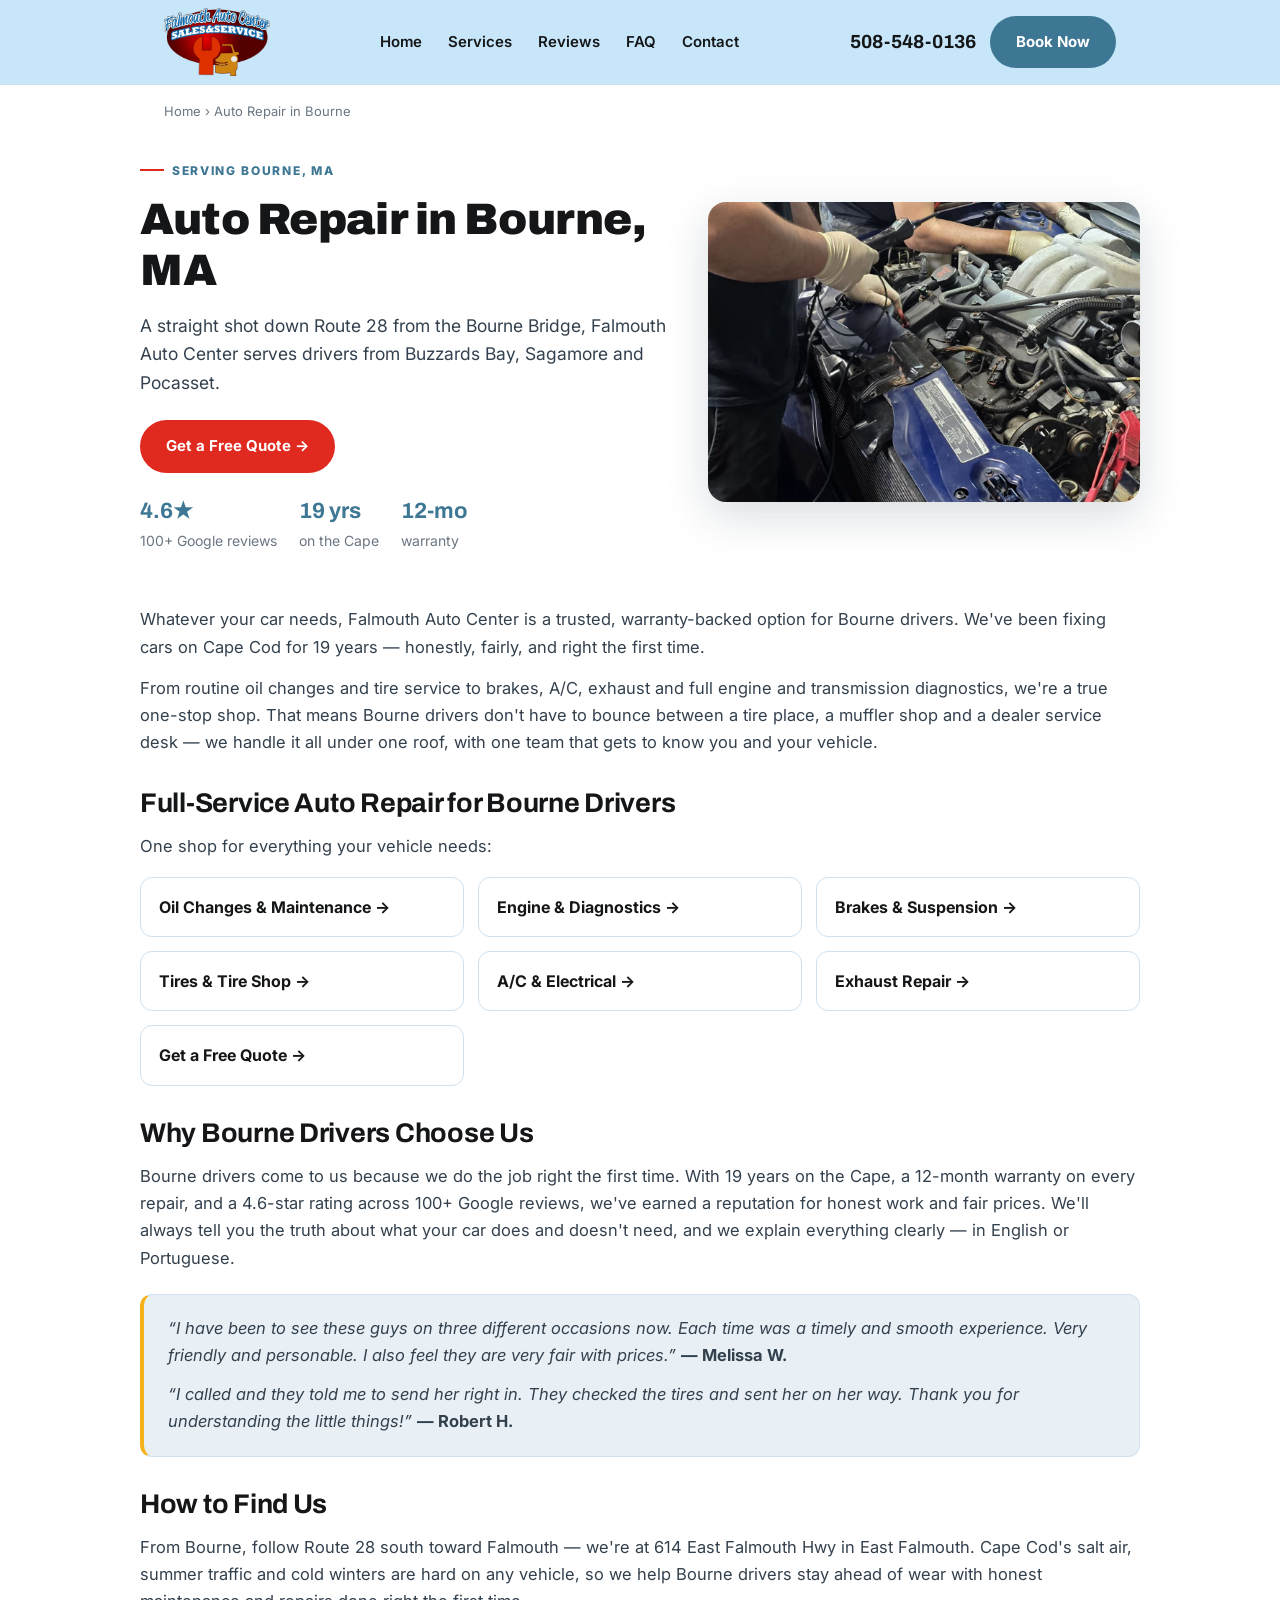
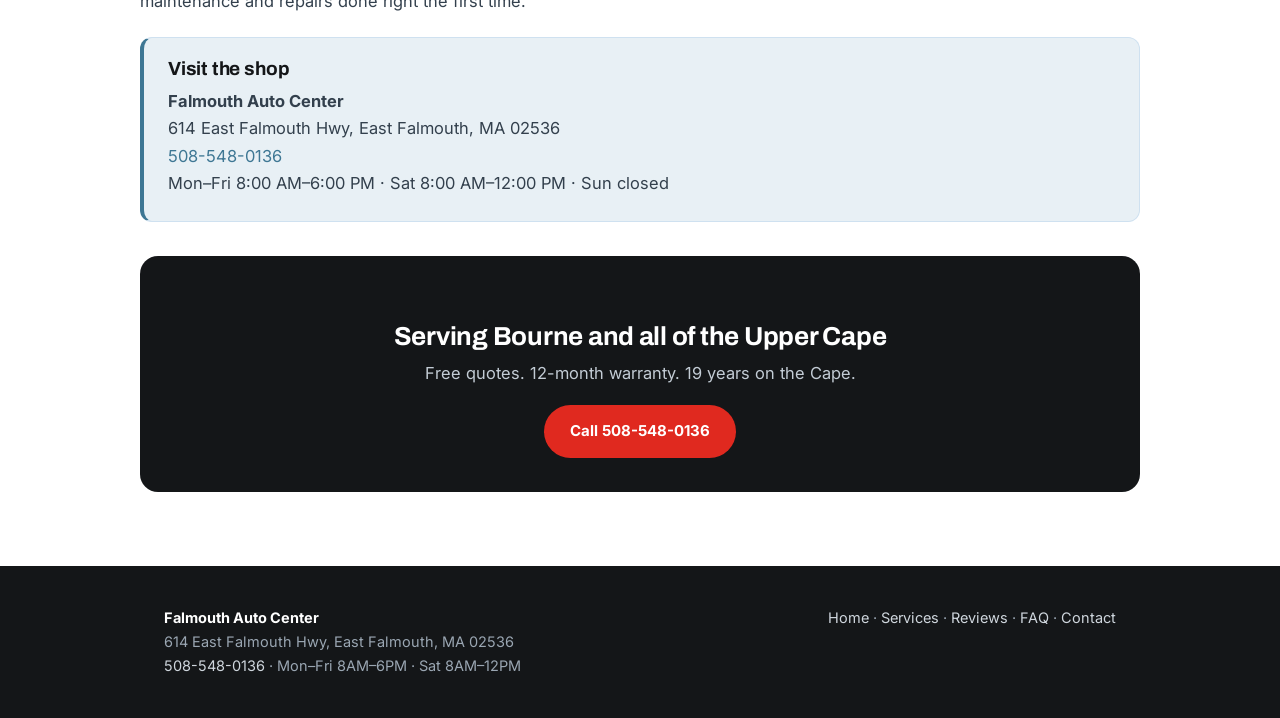
==== auto-repair-bourne-ma.html @ c0f3a659 "feat: site completo — 6 paginas de servico + 4 de cidade + FAQ + schema/sameAs + menu mobile + redes" ====
<!DOCTYPE html>
<html lang="en">
<head>
<meta charset="UTF-8">
<meta name="viewport" content="width=device-width, initial-scale=1.0">
<title>Auto Repair in Bourne, MA | Falmouth Auto Center</title>
<meta name="description" content="Trusted auto repair in Bourne, MA. Brakes, tires, oil changes, engine diagnostics and more at Falmouth Auto Center. 19 years on the Cape, 4.6 stars, 12-month warranty. Call 508-548-0136.">
<link rel="canonical" href="https://falmouthautocenter.com/auto-repair-bourne-ma">
<link rel="icon" type="image/png" href="/images/logo-old.png">
<meta name="robots" content="index, follow">
<meta property="og:type" content="website">
<meta property="og:title" content="Auto Repair in Bourne, MA | Falmouth Auto Center">
<meta property="og:description" content="Trusted auto repair in Bourne, MA. Brakes, tires, oil changes, engine diagnostics and more at Falmouth Auto Center. 19 years on the Cape, 4.6 stars, 12-month warranty. Call 508-548-0136.">
<meta property="og:image" content="https://falmouthautocenter.com/images/shop-1.jpg">
<meta property="og:url" content="https://falmouthautocenter.com/auto-repair-bourne-ma">
<link rel="preconnect" href="https://fonts.googleapis.com">
<link rel="preconnect" href="https://fonts.gstatic.com" crossorigin>
<link href="https://fonts.googleapis.com/css2?family=Inter:wght@400;500;600;700&family=Archivo:wght@600;700;800;900&display=swap" rel="stylesheet">
<script type="application/ld+json">
{"@context": "https://schema.org","@type": "AutoRepair","@id": "https://falmouthautocenter.com/#business","name": "Falmouth Auto Center","url": "https://falmouthautocenter.com/auto-repair-bourne-ma","telephone": "+1-508-548-0136","priceRange": "$$","address": {"@type": "PostalAddress","streetAddress": "614 East Falmouth Hwy","addressLocality": "East Falmouth","addressRegion": "MA","postalCode": "02536","addressCountry": "US"},"geo": {"@type": "GeoCoordinates","latitude": 41.5762,"longitude": -70.5378},"areaServed": {"@type": "City","name": "Bourne"},"aggregateRating": {"@type": "AggregateRating","ratingValue": "4.6","reviewCount": "100","bestRating": "5","worstRating": "1"}}
</script>
<script type="application/ld+json">
{"@context": "https://schema.org","@type": "BreadcrumbList","itemListElement": [{"@type": "ListItem","position": 1,"name": "Home","item": "https://falmouthautocenter.com/"},{"@type": "ListItem","position": 2,"name": "Service Areas","item": "https://falmouthautocenter.com/"},{"@type": "ListItem","position": 3,"name": "Auto Repair in Bourne","item": "https://falmouthautocenter.com/auto-repair-bourne-ma"}]}
</script>
<style>
  :root{--steel:#3e7794;--steel-d:#2f6079;--steel-soft:#e8f0f5;--ink:#141618;--red:#e0291f;--red-d:#b81f17;--txt:#33404d;--mut:#6a7682;--line:#cfe1f0;--bg:#c8e6fa;--gold:#f6b21b;--r:18px}
  *{box-sizing:border-box;margin:0;padding:0}
  html{scroll-behavior:smooth}
  body{font-family:'Inter',-apple-system,Segoe UI,Roboto,Arial,sans-serif;color:var(--txt);line-height:1.65;background:#fff}
  h1,h2,h3{font-family:'Archivo','Inter',sans-serif;color:var(--ink);line-height:1.15;letter-spacing:-.01em}
  a{color:var(--steel);text-decoration:none}a:hover{color:var(--steel-d)}
  img{max-width:100%;display:block}
  .wrap{max-width:1000px;margin:0 auto;padding:0 24px}
  .btn{display:inline-flex;align-items:center;gap:9px;font-weight:700;font-size:15px;padding:14px 26px;border-radius:50px;border:none;cursor:pointer;transition:.2s}
  .btn-red{background:var(--red);color:#fff}.btn-red:hover{background:var(--red-d);transform:translateY(-2px)}
  .btn-steel{background:var(--steel);color:#fff}.btn-steel:hover{background:var(--steel-d);transform:translateY(-2px)}
  header{background:var(--bg);border-bottom:1px solid var(--line);position:sticky;top:0;z-index:40}
  .nav{display:flex;align-items:center;justify-content:space-between;height:84px;gap:18px}
  .brand img{height:68px;width:auto}
  .nav-links{display:flex;gap:26px;font-weight:600;font-size:15px}
  .nav-links a{color:var(--ink)}.nav-links a:hover{color:var(--steel)}
  .nav-links a.sale{color:var(--red);font-weight:800}
  .nav-cta{display:flex;align-items:center;gap:14px}
  .phone b{font-family:'Archivo';font-size:19px;color:var(--ink)}
  .burger{display:none;flex-direction:column;gap:5px;background:none;border:none;cursor:pointer;padding:8px}
  .burger span{width:25px;height:3px;background:var(--ink);border-radius:2px;transition:.25s}
  .burger[aria-expanded="true"] span:nth-child(1){transform:translateY(8px) rotate(45deg)}
  .burger[aria-expanded="true"] span:nth-child(2){opacity:0}
  .burger[aria-expanded="true"] span:nth-child(3){transform:translateY(-8px) rotate(-45deg)}
  .mobile-menu{display:none;flex-direction:column;background:var(--bg);border-top:1px solid var(--line);padding:6px 24px 18px}
  .mobile-menu a{padding:13px 2px;font-weight:600;color:var(--ink);border-bottom:1px solid var(--line)}
  .mobile-menu.open{display:flex}
  .crumb{font-size:13px;color:var(--mut);padding:16px 0 0}
  .crumb a{color:var(--mut)}.crumb a:hover{color:var(--steel)}
  .svc-hero{display:grid;grid-template-columns:1.1fr .9fr;gap:40px;align-items:center;padding:30px 0 44px}
  .eyebrow{display:inline-flex;align-items:center;gap:8px;color:var(--steel);font-weight:800;font-size:12px;letter-spacing:.14em;text-transform:uppercase;margin-bottom:14px}
  .eyebrow::before{content:"";width:24px;height:2px;background:var(--red)}
  .svc-hero h1{font-size:clamp(28px,4.2vw,44px);font-weight:900;margin-bottom:16px}
  .svc-hero p.lead{font-size:17.5px;color:var(--txt);margin-bottom:22px}
  .svc-hero img{border-radius:var(--r);height:300px;width:100%;object-fit:cover;box-shadow:0 14px 44px rgba(20,40,55,.16)}
  .trust{display:flex;gap:22px;margin-top:20px;flex-wrap:wrap}
  .trust div{font-size:14px;color:var(--mut)}
  .trust b{display:block;font-family:'Archivo';font-size:22px;color:var(--steel)}
  section.body{padding:10px 0 40px}
  .body h2{font-size:27px;margin:32px 0 14px}
  .body h3{font-size:19px;margin:20px 0 8px}
  .body p{margin-bottom:14px;font-size:16.5px}
  .body ul{margin:0 0 18px 22px}.body li{margin-bottom:8px;font-size:16px}
  .cols{display:grid;grid-template-columns:1fr 1fr;gap:4px 34px}.cols ul{margin-bottom:0}
  .box{background:var(--steel-soft);border:1px solid var(--line);border-left:4px solid var(--red);border-radius:12px;padding:20px 24px;margin:22px 0}
  .box h3{margin-top:0}
  .areas{display:flex;gap:10px;flex-wrap:wrap;margin:12px 0 10px}
  .areas a{background:var(--steel-soft);border:1px solid var(--line);padding:8px 16px;border-radius:50px;font-weight:700;font-size:14px;color:var(--steel-d)}
  .areas a:hover{background:var(--steel);color:#fff}
  .related{display:grid;grid-template-columns:repeat(3,1fr);gap:14px;margin:16px 0 0}
  .related a{background:#fff;border:1px solid var(--line);border-radius:12px;padding:16px 18px;font-weight:700;color:var(--ink)}
  .related a:hover{border-color:var(--steel);color:var(--steel-d)}
  .faq{border-top:1px solid var(--line);margin-top:30px;padding-top:18px}
  .faq details{border-bottom:1px solid var(--line);padding:16px 0}
  .faq summary{font-family:'Archivo';font-weight:700;font-size:17px;color:var(--ink);cursor:pointer}
  .faq p{margin:10px 0 0;color:var(--txt)}
  .cta{background:var(--ink);color:#fff;border-radius:var(--r);padding:34px;text-align:center;margin:34px 0}
  .cta h2{color:#fff;font-size:26px;margin-bottom:8px}.cta p{color:#c3ccd5;margin-bottom:18px}
  footer{background:var(--ink);color:#9aa6b2;padding:40px 0;font-size:14.5px}
  footer .wrap{display:flex;justify-content:space-between;gap:20px;flex-wrap:wrap}
  footer b{color:#fff}footer a{color:#cfd6dd}
  @media(max-width:860px){.svc-hero{grid-template-columns:1fr}.cols,.related{grid-template-columns:1fr}.nav-links{display:none}.burger{display:flex}.nav-cta .phone{display:none}}
</style>
</head>
<body>
<header>
  <div class="wrap nav">
    <a href="/" class="brand"><img src="/images/logo-old.png" alt="Falmouth Auto Center — Sales & Service"></a>
    <nav class="nav-links">
      <a href="/">Home</a>
      <a href="/#services">Services</a>
      <a href="/#reviews">Reviews</a>
      <a href="/faq">FAQ</a>
      <a href="/contact">Contact</a>
    </nav>
    <div class="nav-cta">
      <a href="tel:+15085480136" class="phone"><b>508-548-0136</b></a>
      <a href="/contact" class="btn btn-steel">Book Now</a>
      <button class="burger" aria-label="Open menu" aria-expanded="false"><span></span><span></span><span></span></button>
    </div>
  </div>
  <div class="mobile-menu" id="mobileMenu">
    <a href="/">Home</a><a href="/#services">Services</a><a href="/#reviews">Reviews</a><a href="/faq">FAQ</a><a href="/contact">Contact</a>
  </div>
</header>

<div class="wrap"><nav class="crumb"><a href="/">Home</a> &rsaquo; Auto Repair in Bourne</nav></div>
<section class="svc-hero wrap">
  <div>
    <div class="eyebrow">Serving Bourne, MA</div>
    <h1>Auto Repair in Bourne, MA</h1>
    <p class="lead">A straight shot down Route 28 from the Bourne Bridge, Falmouth Auto Center serves drivers from Buzzards Bay, Sagamore and Pocasset.</p>
    <a href="/contact" class="btn btn-red">Get a Free Quote &rarr;</a>
    <div class="trust"><div><b>4.6&#9733;</b> 100+ Google reviews</div><div><b>19 yrs</b> on the Cape</div><div><b>12-mo</b> warranty</div></div>
  </div>
  <img src="/images/shop-1.jpg" width="900" height="600" alt="Falmouth Auto Center, auto repair serving Bourne, MA">
</section>
<section class="body wrap">
  <p>Whatever your car needs, Falmouth Auto Center is a trusted, warranty-backed option for Bourne drivers. We've been fixing cars on Cape Cod for 19 years &mdash; honestly, fairly, and right the first time.</p>
  <p>From routine oil changes and tire service to brakes, A/C, exhaust and full engine and transmission diagnostics, we're a true one-stop shop. That means Bourne drivers don't have to bounce between a tire place, a muffler shop and a dealer service desk &mdash; we handle it all under one roof, with one team that gets to know you and your vehicle.</p>
  <h2>Full-Service Auto Repair for Bourne Drivers</h2>
  <p>One shop for everything your vehicle needs:</p>
  <div class="related">
<a href="/services/oil-change-maintenance">Oil Changes &amp; Maintenance &rarr;</a>
<a href="/services/engine-diagnostics">Engine &amp; Diagnostics &rarr;</a>
<a href="/services/brakes-suspension">Brakes &amp; Suspension &rarr;</a>
<a href="/services/tires">Tires &amp; Tire Shop &rarr;</a>
<a href="/services/ac-electrical">A/C &amp; Electrical &rarr;</a>
<a href="/services/exhaust">Exhaust Repair &rarr;</a>
<a href="/contact">Get a Free Quote &rarr;</a>
</div>
  <h2>Why Bourne Drivers Choose Us</h2>
  <p>Bourne drivers come to us because we do the job right the first time. With 19 years on the Cape, a 12-month warranty on every repair, and a 4.6-star rating across 100+ Google reviews, we've earned a reputation for honest work and fair prices. We'll always tell you the truth about what your car does and doesn't need, and we explain everything clearly &mdash; in English or Portuguese.</p>
  <div class="box" style="border-left-color:var(--gold)">
    <p style="margin-bottom:12px;font-style:italic">&ldquo;I have been to see these guys on three different occasions now. Each time was a timely and smooth experience. Very friendly and personable. I also feel they are very fair with prices.&rdquo; <strong style="font-style:normal">&mdash; Melissa W.</strong></p>
    <p style="margin-bottom:0;font-style:italic">&ldquo;I called and they told me to send her right in. They checked the tires and sent her on her way. Thank you for understanding the little things!&rdquo; <strong style="font-style:normal">&mdash; Robert H.</strong></p>
  </div>
  <h2>How to Find Us</h2>
  <p>From Bourne, follow Route 28 south toward Falmouth &mdash; we're at 614 East Falmouth Hwy in East Falmouth. Cape Cod's salt air, summer traffic and cold winters are hard on any vehicle, so we help Bourne drivers stay ahead of wear with honest maintenance and repairs done right the first time.</p>
  <div class="box" style="border-left-color:var(--steel)">
    <h3>Visit the shop</h3>
    <p style="margin-bottom:4px"><strong>Falmouth Auto Center</strong><br>614 East Falmouth Hwy, East Falmouth, MA 02536<br>
    <a href="tel:+15085480136">508-548-0136</a><br>Mon&ndash;Fri 8:00 AM&ndash;6:00 PM &middot; Sat 8:00 AM&ndash;12:00 PM &middot; Sun closed</p>
  </div>
  <div class="cta"><h2>Serving Bourne and all of the Upper Cape</h2><p>Free quotes. 12-month warranty. 19 years on the Cape.</p>
    <a href="tel:+15085480136" class="btn btn-red">Call 508-548-0136</a></div>
</section>
<footer>
  <div class="wrap">
    <div>
      <b>Falmouth Auto Center</b><br>
      614 East Falmouth Hwy, East Falmouth, MA 02536<br>
      <a href="tel:+15085480136">508-548-0136</a> &middot; Mon&ndash;Fri 8AM&ndash;6PM &middot; Sat 8AM&ndash;12PM
    </div>
    <div>
      <a href="/">Home</a> &middot; <a href="/#services">Services</a> &middot; <a href="/#reviews">Reviews</a> &middot; <a href="/faq">FAQ</a> &middot; <a href="/contact">Contact</a>
    </div>
  </div>
</footer>
<script>
(function(){var b=document.querySelector('.burger'),m=document.getElementById('mobileMenu');if(!b||!m)return;
b.addEventListener('click',function(){var o=m.classList.toggle('open');b.setAttribute('aria-expanded',o?'true':'false');});})();
</script>
</body>
</html>
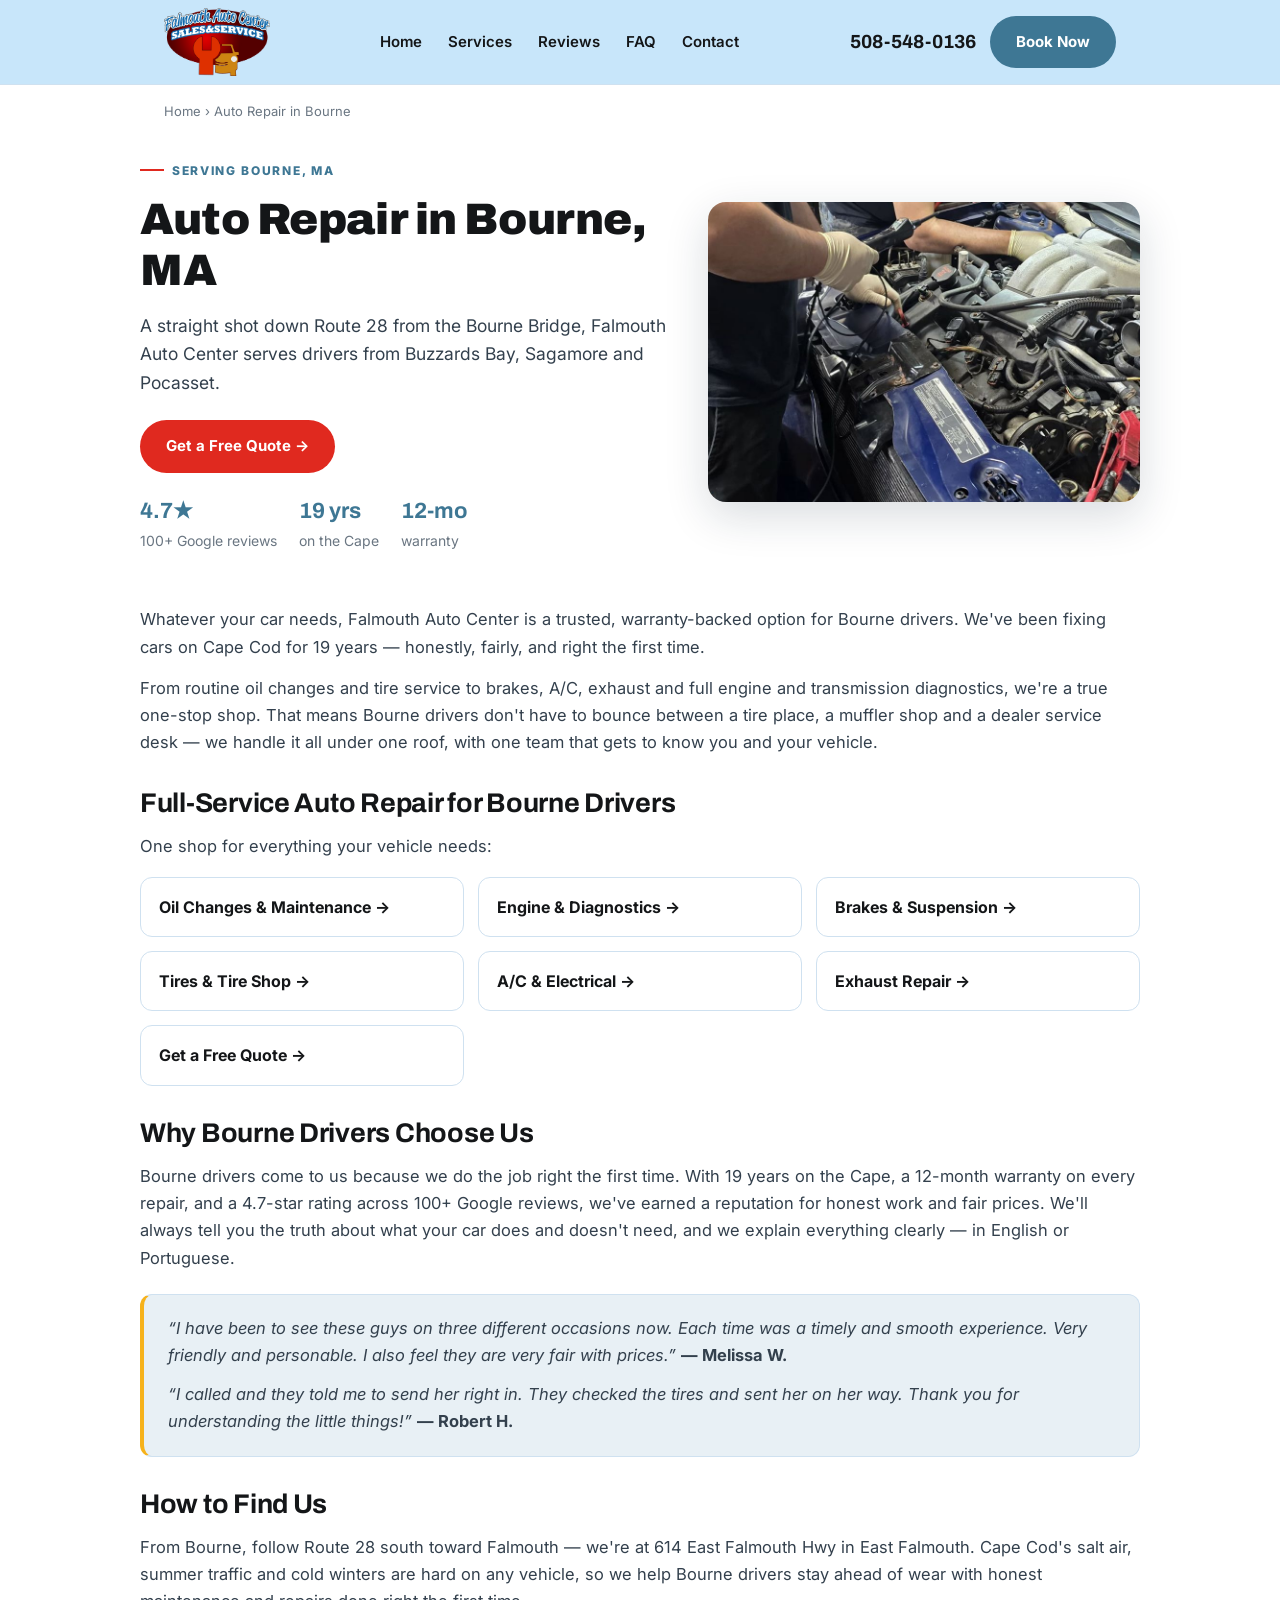
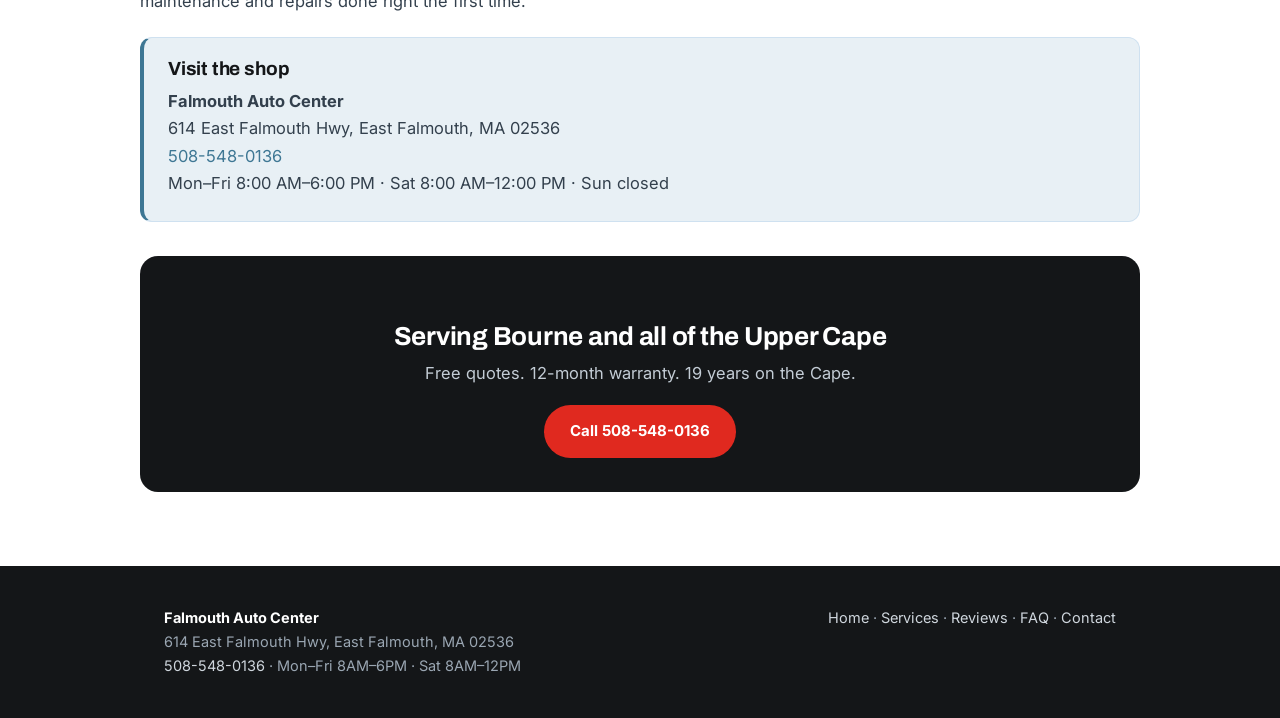
==== commit 22e71644: "fix: nota 4.7 em todas as paginas, topo do celular e fotos mais leves - Nota do Google: a home dizia" ====
--- a/auto-repair-bourne-ma.html
+++ b/auto-repair-bourne-ma.html
@@ -4,23 +4,23 @@
 <meta charset="UTF-8">
 <meta name="viewport" content="width=device-width, initial-scale=1.0">
 <title>Auto Repair in Bourne, MA | Falmouth Auto Center</title>
-<meta name="description" content="Trusted auto repair in Bourne, MA. Brakes, tires, oil changes, engine diagnostics and more at Falmouth Auto Center. 19 years on the Cape, 4.6 stars, 12-month warranty. Call 508-548-0136.">
-<link rel="canonical" href="https://falmouthautocenter.com/auto-repair-bourne-ma">
+<meta name="description" content="Trusted auto repair in Bourne, MA. Brakes, tires, oil changes, engine diagnostics and more at Falmouth Auto Center. 19 years on the Cape, 4.7 stars, 12-month warranty. Call 508-548-0136.">
+<link rel="canonical" href="https://www.falmouthautocenter.com/auto-repair-bourne-ma">
 <link rel="icon" type="image/png" href="/images/logo-old.png">
 <meta name="robots" content="index, follow">
 <meta property="og:type" content="website">
 <meta property="og:title" content="Auto Repair in Bourne, MA | Falmouth Auto Center">
-<meta property="og:description" content="Trusted auto repair in Bourne, MA. Brakes, tires, oil changes, engine diagnostics and more at Falmouth Auto Center. 19 years on the Cape, 4.6 stars, 12-month warranty. Call 508-548-0136.">
-<meta property="og:image" content="https://falmouthautocenter.com/images/shop-1.jpg">
-<meta property="og:url" content="https://falmouthautocenter.com/auto-repair-bourne-ma">
+<meta property="og:description" content="Trusted auto repair in Bourne, MA. Brakes, tires, oil changes, engine diagnostics and more at Falmouth Auto Center. 19 years on the Cape, 4.7 stars, 12-month warranty. Call 508-548-0136.">
+<meta property="og:image" content="https://www.falmouthautocenter.com/images/shop-1.jpg">
+<meta property="og:url" content="https://www.falmouthautocenter.com/auto-repair-bourne-ma">
 <link rel="preconnect" href="https://fonts.googleapis.com">
 <link rel="preconnect" href="https://fonts.gstatic.com" crossorigin>
 <link href="https://fonts.googleapis.com/css2?family=Inter:wght@400;500;600;700&family=Archivo:wght@600;700;800;900&display=swap" rel="stylesheet">
 <script type="application/ld+json">
-{"@context": "https://schema.org","@type": "AutoRepair","@id": "https://falmouthautocenter.com/#business","name": "Falmouth Auto Center","url": "https://falmouthautocenter.com/auto-repair-bourne-ma","telephone": "+1-508-548-0136","priceRange": "$$","address": {"@type": "PostalAddress","streetAddress": "614 East Falmouth Hwy","addressLocality": "East Falmouth","addressRegion": "MA","postalCode": "02536","addressCountry": "US"},"geo": {"@type": "GeoCoordinates","latitude": 41.5762,"longitude": -70.5378},"areaServed": {"@type": "City","name": "Bourne"},"aggregateRating": {"@type": "AggregateRating","ratingValue": "4.6","reviewCount": "100","bestRating": "5","worstRating": "1"}}
+{"@context": "https://schema.org","@type": "AutoRepair","@id": "https://www.falmouthautocenter.com/#business","name": "Falmouth Auto Center","url": "https://www.falmouthautocenter.com/auto-repair-bourne-ma","telephone": "+1-508-548-0136","priceRange": "$$","address": {"@type": "PostalAddress","streetAddress": "614 East Falmouth Hwy","addressLocality": "East Falmouth","addressRegion": "MA","postalCode": "02536","addressCountry": "US"},"geo": {"@type": "GeoCoordinates","latitude": 41.5762,"longitude": -70.5378},"areaServed": {"@type": "City","name": "Bourne"},"aggregateRating": {"@type": "AggregateRating","ratingValue": "4.7","reviewCount": "100","bestRating": "5","worstRating": "1"}}
 </script>
 <script type="application/ld+json">
-{"@context": "https://schema.org","@type": "BreadcrumbList","itemListElement": [{"@type": "ListItem","position": 1,"name": "Home","item": "https://falmouthautocenter.com/"},{"@type": "ListItem","position": 2,"name": "Service Areas","item": "https://falmouthautocenter.com/"},{"@type": "ListItem","position": 3,"name": "Auto Repair in Bourne","item": "https://falmouthautocenter.com/auto-repair-bourne-ma"}]}
+{"@context": "https://schema.org","@type": "BreadcrumbList","itemListElement": [{"@type": "ListItem","position": 1,"name": "Home","item": "https://www.falmouthautocenter.com/"},{"@type": "ListItem","position": 2,"name": "Service Areas","item": "https://www.falmouthautocenter.com/"},{"@type": "ListItem","position": 3,"name": "Auto Repair in Bourne","item": "https://www.falmouthautocenter.com/auto-repair-bourne-ma"}]}
 </script>
 <style>
   :root{--steel:#3e7794;--steel-d:#2f6079;--steel-soft:#e8f0f5;--ink:#141618;--red:#e0291f;--red-d:#b81f17;--txt:#33404d;--mut:#6a7682;--line:#cfe1f0;--bg:#c8e6fa;--gold:#f6b21b;--r:18px}
@@ -116,7 +116,7 @@
     <h1>Auto Repair in Bourne, MA</h1>
     <p class="lead">A straight shot down Route 28 from the Bourne Bridge, Falmouth Auto Center serves drivers from Buzzards Bay, Sagamore and Pocasset.</p>
     <a href="/contact" class="btn btn-red">Get a Free Quote &rarr;</a>
-    <div class="trust"><div><b>4.6&#9733;</b> 100+ Google reviews</div><div><b>19 yrs</b> on the Cape</div><div><b>12-mo</b> warranty</div></div>
+    <div class="trust"><div><b>4.7&#9733;</b> 100+ Google reviews</div><div><b>19 yrs</b> on the Cape</div><div><b>12-mo</b> warranty</div></div>
   </div>
   <img src="/images/shop-1.jpg" width="900" height="600" alt="Falmouth Auto Center, auto repair serving Bourne, MA">
 </section>
@@ -135,7 +135,7 @@
 <a href="/contact">Get a Free Quote &rarr;</a>
 </div>
   <h2>Why Bourne Drivers Choose Us</h2>
-  <p>Bourne drivers come to us because we do the job right the first time. With 19 years on the Cape, a 12-month warranty on every repair, and a 4.6-star rating across 100+ Google reviews, we've earned a reputation for honest work and fair prices. We'll always tell you the truth about what your car does and doesn't need, and we explain everything clearly &mdash; in English or Portuguese.</p>
+  <p>Bourne drivers come to us because we do the job right the first time. With 19 years on the Cape, a 12-month warranty on every repair, and a 4.7-star rating across 100+ Google reviews, we've earned a reputation for honest work and fair prices. We'll always tell you the truth about what your car does and doesn't need, and we explain everything clearly &mdash; in English or Portuguese.</p>
   <div class="box" style="border-left-color:var(--gold)">
     <p style="margin-bottom:12px;font-style:italic">&ldquo;I have been to see these guys on three different occasions now. Each time was a timely and smooth experience. Very friendly and personable. I also feel they are very fair with prices.&rdquo; <strong style="font-style:normal">&mdash; Melissa W.</strong></p>
     <p style="margin-bottom:0;font-style:italic">&ldquo;I called and they told me to send her right in. They checked the tires and sent her on her way. Thank you for understanding the little things!&rdquo; <strong style="font-style:normal">&mdash; Robert H.</strong></p>
